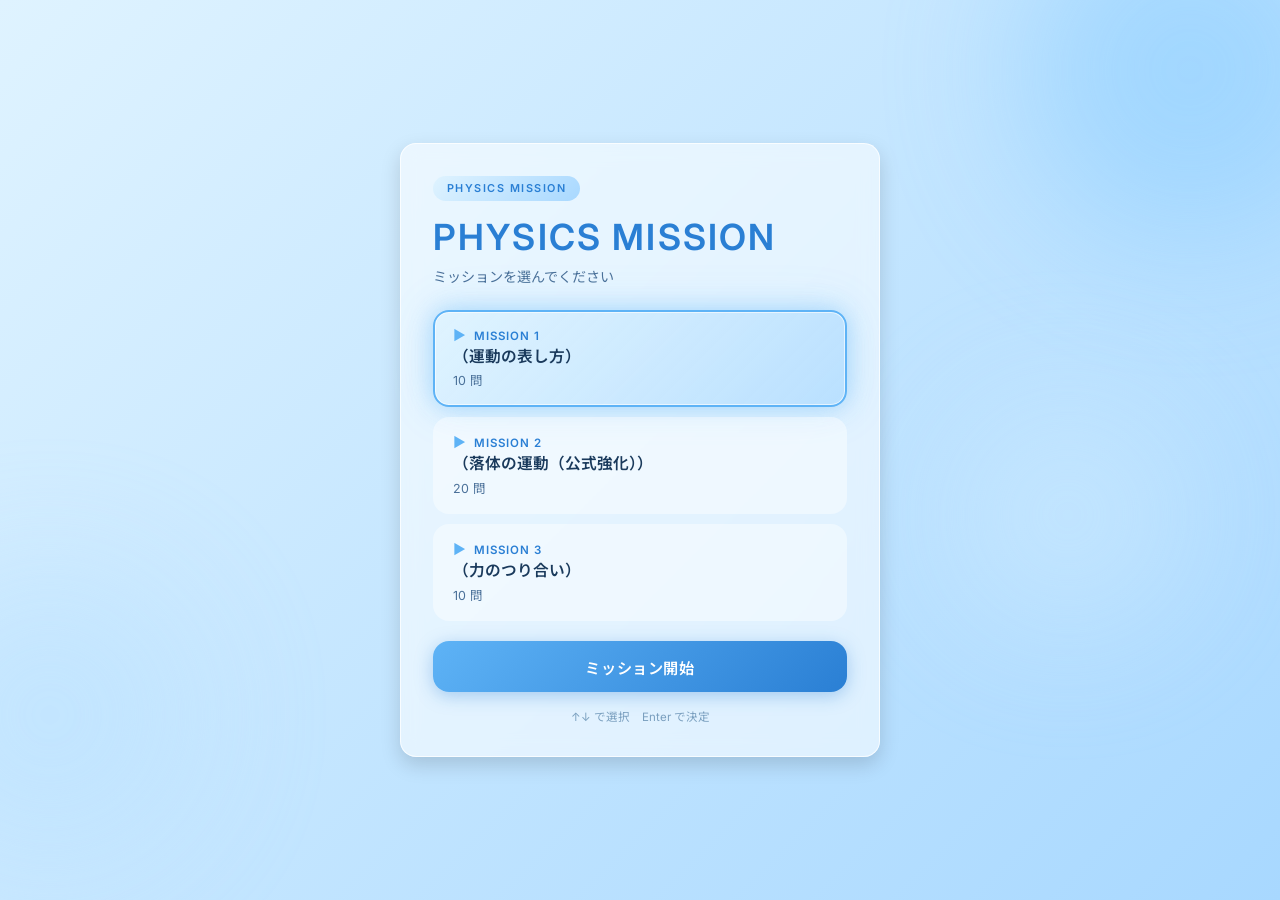
==== index.html @ cff5c255 "Add files via upload" ====
<!DOCTYPE html>
<html lang="ja">
<head>
  <meta charset="UTF-8">
  <meta name="viewport" content="width=device-width, initial-scale=1.0, viewport-fit=cover, maximum-scale=1.0">
  <meta name="mobile-web-app-capable" content="yes">
  <meta name="apple-mobile-web-app-capable" content="yes">
  <meta name="apple-mobile-web-app-status-bar-style" content="default">
  <title>PHYSICS MISSION — 物理基礎クイズ</title>
  <link rel="preconnect" href="https://fonts.googleapis.com">
  <link rel="preconnect" href="https://fonts.gstatic.com" crossorigin>
  <link href="https://fonts.googleapis.com/css2?family=Inter:wght@300;400;500;600;700&family=Noto+Sans+JP:wght@300;400;500;600;700&display=swap" rel="stylesheet">
  <link rel="stylesheet" href="style.css">
</head>
<body tabindex="0">
  <div class="app-bg" aria-hidden="true">
    <div class="orb orb-1"></div>
    <div class="orb orb-2"></div>
    <div class="orb orb-3"></div>
  </div>
  <main class="app-container" id="app"></main>
  <script src="main.js"></script>
</body>
</html>
---- style.css ----
*,
*::before,
*::after {
  box-sizing: border-box;
  margin: 0;
  padding: 0;
}

:root {
  --blue-light: #dff3ff;
  --blue-mid: #a8d8ff;
  --blue-deep: #5eb3f6;
  --blue-dark: #2a7fd4;
  --white-glass: rgba(255, 255, 255, 0.55);
  --text-primary: #1a3a5c;
  --text-secondary: #4a7099;
  --text-dim: #7a9fbf;
  --accent-green: #2ecc71;
  --accent-red: #e74c6f;
  --radius: 16px;
  --shadow: 0 8px 20px rgba(0, 0, 0, 0.15);
  --font: 'Inter', 'Noto Sans JP', 'Hiragino Sans', sans-serif;
}

html,
body {
  width: 100%;
  min-height: 100%;
  height: 100%;
}

body {
  font-family: var(--font);
  font-weight: 400;
  color: var(--text-primary);
  -webkit-text-size-adjust: 100%;
  touch-action: manipulation;
  background: linear-gradient(135deg, #dff3ff, #a8d8ff);
  overflow-x: hidden;
}

.app-bg {
  position: fixed;
  inset: 0;
  overflow: hidden;
  pointer-events: none;
  z-index: 0;
}

.orb {
  position: absolute;
  border-radius: 50%;
  filter: blur(70px);
  opacity: 0.45;
}

.orb-1 {
  width: 340px;
  height: 340px;
  background: #7ec8ff;
  top: -100px;
  right: -80px;
  animation: float 9s ease-in-out infinite;
}

.orb-2 {
  width: 280px;
  height: 280px;
  background: #b8e0ff;
  bottom: 5%;
  left: -90px;
  animation: float 11s ease-in-out infinite reverse;
}

.orb-3 {
  width: 220px;
  height: 220px;
  background: #d4eeff;
  top: 45%;
  right: 8%;
  animation: float 13s ease-in-out infinite 2s;
}

@keyframes float {
  0%,
  100% {
    transform: translate(0, 0);
  }
  50% {
    transform: translate(18px, -18px);
  }
}

.app-container {
  position: relative;
  z-index: 1;
  width: 100%;
  min-height: 100dvh;
  display: flex;
  align-items: center;
  justify-content: center;
  padding: max(1rem, env(safe-area-inset-top)) 1rem max(1rem, env(safe-area-inset-bottom));
}

.screen {
  width: 100%;
  max-width: 480px;
}

.fade-in {
  animation: fadeIn 0.45s ease;
}

@keyframes fadeIn {
  from {
    opacity: 0;
    transform: translateY(12px);
  }
  to {
    opacity: 1;
    transform: translateY(0);
  }
}

.glass-card {
  background: var(--white-glass);
  backdrop-filter: blur(10px);
  -webkit-backdrop-filter: blur(10px);
  border: 1px solid rgba(255, 255, 255, 0.75);
  border-radius: var(--radius);
  box-shadow: var(--shadow);
  padding: clamp(1.5rem, 5vw, 2rem);
}

.badge {
  display: inline-block;
  font-size: 0.68rem;
  font-weight: 600;
  letter-spacing: 0.14em;
  color: var(--blue-dark);
  background: linear-gradient(135deg, var(--blue-light), var(--blue-mid));
  padding: 0.35rem 0.85rem;
  border-radius: 999px;
  margin-bottom: 0.85rem;
}

.app-title {
  font-size: clamp(1.75rem, 7vw, 2.25rem);
  font-weight: 600;
  line-height: 1.25;
  letter-spacing: 0.06em;
  color: var(--blue-dark);
  margin-bottom: 0.4rem;
}

.app-subtitle {
  font-size: 0.88rem;
  font-weight: 400;
  color: var(--text-secondary);
  margin-bottom: 1.5rem;
}

.mission-list .mission-item {
  flex-direction: column;
  align-items: flex-start;
  gap: 0.2rem;
}

.mission-number {
  font-size: 0.72rem;
  font-weight: 600;
  letter-spacing: 0.08em;
  color: var(--blue-dark);
}

.mission-name {
  font-size: 0.98rem;
  font-weight: 600;
  color: var(--text-primary);
  line-height: 1.4;
}

.mission-meta {
  font-size: 0.78rem;
  color: var(--text-secondary);
}

.mission-arrow {
  font-size: 0.85rem;
  color: var(--blue-deep);
  margin-right: 0.25rem;
}

.btn-back-link {
  display: inline-block;
  margin-bottom: 0.85rem;
  padding: 0;
  font-family: inherit;
  font-size: 0.8rem;
  font-weight: 500;
  color: var(--text-secondary);
  background: none;
  border: none;
  cursor: pointer;
  transition: color 0.2s;
  -webkit-tap-highlight-color: transparent;
}

.btn-back-link:hover {
  color: var(--blue-dark);
}

.menu-list {
  list-style: none;
  display: flex;
  flex-direction: column;
  gap: 0.65rem;
  margin-bottom: 1.25rem;
}

.menu-item {
  display: flex;
  align-items: center;
  justify-content: space-between;
  gap: 0.75rem;
  padding: 0.95rem 1.1rem;
  border-radius: var(--radius);
  background: rgba(255, 255, 255, 0.42);
  border: 2px solid transparent;
  cursor: pointer;
  transition:
    background 0.25s,
    border-color 0.25s,
    box-shadow 0.25s,
    transform 0.15s;
  -webkit-tap-highlight-color: transparent;
  user-select: none;
}

.menu-item:hover:not(.disabled) {
  background: rgba(255, 255, 255, 0.65);
  box-shadow: 0 0 20px rgba(94, 179, 246, 0.25);
}

.menu-item.selected {
  background: linear-gradient(135deg, rgba(223, 243, 255, 0.95), rgba(168, 216, 255, 0.7));
  border-color: var(--blue-deep);
  box-shadow:
    0 0 24px rgba(94, 179, 246, 0.45),
    0 0 48px rgba(94, 179, 246, 0.15),
    inset 0 0 0 1px rgba(255, 255, 255, 0.6);
}

.menu-item.disabled {
  opacity: 0.45;
  cursor: not-allowed;
  pointer-events: none;
}

.menu-item:active:not(.disabled) {
  transform: scale(0.98);
}

.menu-label {
  font-weight: 600;
  font-size: 0.95rem;
  color: var(--text-primary);
}

.menu-desc {
  font-size: 0.78rem;
  color: var(--text-secondary);
}

.quiz-header {
  display: flex;
  align-items: center;
  justify-content: space-between;
  margin-bottom: 0.75rem;
}

.type-badge {
  font-size: 0.68rem;
  font-weight: 600;
  letter-spacing: 0.1em;
  color: var(--blue-dark);
  background: linear-gradient(135deg, var(--blue-light), var(--blue-mid));
  padding: 0.3rem 0.75rem;
  border-radius: 999px;
}

.progress-text {
  font-size: 0.85rem;
  font-weight: 500;
  color: var(--text-secondary);
}

.progress-bar {
  height: 5px;
  background: rgba(255, 255, 255, 0.55);
  border-radius: 999px;
  overflow: hidden;
  margin-bottom: 1rem;
}

.progress-fill {
  height: 100%;
  background: linear-gradient(90deg, var(--blue-mid), var(--blue-deep));
  border-radius: 999px;
  transition: width 0.4s ease;
  box-shadow: 0 0 10px rgba(94, 179, 246, 0.5);
}

.mission-label {
  font-size: 0.75rem;
  color: var(--text-dim);
  margin-bottom: 0.5rem;
}

.question-text {
  font-size: clamp(1rem, 4vw, 1.12rem);
  font-weight: 500;
  line-height: 1.75;
  color: var(--text-primary);
  margin-bottom: 1.25rem;
  min-height: 2.8em;
}

.choices-list {
  list-style: none;
  display: flex;
  flex-direction: column;
  gap: 0.6rem;
}

.choice-item {
  display: flex;
  align-items: center;
  gap: 0.75rem;
  padding: 0.95rem 1rem;
  border-radius: var(--radius);
  background: rgba(255, 255, 255, 0.42);
  border: 2px solid transparent;
  cursor: pointer;
  transition:
    background 0.25s,
    border-color 0.25s,
    box-shadow 0.25s,
    transform 0.15s;
  -webkit-tap-highlight-color: transparent;
  user-select: none;
  font-size: 0.92rem;
  line-height: 1.5;
}

.choice-item:hover {
  background: rgba(255, 255, 255, 0.68);
  box-shadow: 0 0 18px rgba(94, 179, 246, 0.2);
}

.choice-item.selected {
  background: linear-gradient(135deg, rgba(223, 243, 255, 0.95), rgba(168, 216, 255, 0.75));
  border-color: var(--blue-deep);
  box-shadow:
    0 0 22px rgba(94, 179, 246, 0.4),
    0 0 40px rgba(94, 179, 246, 0.12),
    inset 0 0 0 1px rgba(255, 255, 255, 0.55);
}

.choice-item:active {
  transform: scale(0.98);
}

.choice-label {
  font-weight: 600;
  color: var(--blue-dark);
  flex-shrink: 0;
  width: 1.5em;
}

.choice-text {
  flex: 1;
}

.card-result {
  text-align: center;
}

.result-icon {
  width: 72px;
  height: 72px;
  margin: 0 auto 1rem;
  border-radius: 50%;
  display: flex;
  align-items: center;
  justify-content: center;
  font-size: 2rem;
  font-weight: 600;
}

.result-icon.correct {
  background: linear-gradient(135deg, #d4f5e0, #a8e6c0);
  color: var(--accent-green);
  box-shadow: 0 0 28px rgba(46, 204, 113, 0.35);
}

.result-icon.incorrect {
  background: linear-gradient(135deg, #ffe0e8, #ffb8cc);
  color: var(--accent-red);
  box-shadow: 0 0 28px rgba(231, 76, 111, 0.35);
}

.result-label {
  font-size: clamp(1.4rem, 5vw, 1.85rem);
  font-weight: 600;
  margin-bottom: 0.75rem;
}

.result-label.correct {
  color: var(--accent-green);
}

.result-label.incorrect {
  color: var(--accent-red);
}

.result-detail {
  font-size: 0.92rem;
  color: var(--text-secondary);
  line-height: 1.75;
  margin-bottom: 1rem;
}

.correct-text {
  color: var(--accent-green);
  font-weight: 500;
}

.incorrect-text {
  color: var(--accent-red);
  font-weight: 500;
}

.explanation-box {
  text-align: left;
  background: rgba(255, 255, 255, 0.45);
  border-radius: var(--radius);
  padding: 0.9rem 1rem;
  margin-bottom: 1.25rem;
  border: 1px solid rgba(255, 255, 255, 0.6);
}

.explanation-label {
  font-size: 0.72rem;
  font-weight: 600;
  letter-spacing: 0.08em;
  color: var(--text-dim);
  margin-bottom: 0.35rem;
}

.explanation-text {
  font-size: 0.88rem;
  line-height: 1.7;
  color: var(--text-primary);
}

.card-score {
  text-align: center;
}

.score-title {
  font-size: 1.3rem;
  font-weight: 600;
  color: var(--blue-dark);
  margin-bottom: 1.25rem;
}

.score-circle {
  display: flex;
  align-items: baseline;
  justify-content: center;
  gap: 0.2rem;
  margin-bottom: 0.65rem;
}

.score-value {
  font-size: clamp(3rem, 12vw, 3.75rem);
  font-weight: 700;
  color: var(--blue-dark);
  line-height: 1;
}

.score-total {
  font-size: 1.4rem;
  font-weight: 500;
  color: var(--text-dim);
}

.score-rank {
  font-size: 1.05rem;
  font-weight: 500;
  color: var(--blue-dark);
  margin-bottom: 0.5rem;
}

.score-note {
  font-size: 0.85rem;
  color: var(--text-secondary);
  margin-bottom: 1.25rem;
}

.score-actions {
  display: flex;
  flex-direction: column;
  gap: 0.6rem;
}

.btn-primary,
.btn-secondary,
.btn-ghost {
  display: block;
  width: 100%;
  padding: 0.92rem 1.2rem;
  font-family: inherit;
  font-size: 0.95rem;
  font-weight: 600;
  letter-spacing: 0.04em;
  border: none;
  border-radius: var(--radius);
  cursor: pointer;
  transition:
    transform 0.15s,
    box-shadow 0.2s,
    background 0.2s;
  -webkit-tap-highlight-color: transparent;
}

.btn-primary {
  color: #fff;
  background: linear-gradient(135deg, var(--blue-deep), var(--blue-dark));
  box-shadow: 0 4px 18px rgba(42, 127, 212, 0.35);
}

.btn-primary:hover {
  box-shadow:
    0 6px 24px rgba(42, 127, 212, 0.5),
    0 0 20px rgba(94, 179, 246, 0.25);
}

.btn-secondary {
  color: var(--blue-dark);
  background: rgba(255, 255, 255, 0.6);
  border: 2px solid rgba(94, 179, 246, 0.4);
}

.btn-secondary:hover {
  background: rgba(255, 255, 255, 0.85);
  box-shadow: 0 4px 14px rgba(94, 179, 246, 0.2);
}

.btn-ghost {
  color: var(--text-secondary);
  background: transparent;
  font-weight: 500;
}

.btn-ghost:hover {
  color: var(--blue-dark);
  background: rgba(255, 255, 255, 0.35);
}

.btn-primary:active,
.btn-secondary:active {
  transform: scale(0.97);
}

.hint {
  text-align: center;
  font-size: 0.72rem;
  font-weight: 400;
  color: var(--text-dim);
  margin-top: 1rem;
}

@media (max-width: 480px) {
  .glass-card {
    padding: 1.25rem;
  }

  .menu-item,
  .choice-item {
    min-height: 52px;
  }
}
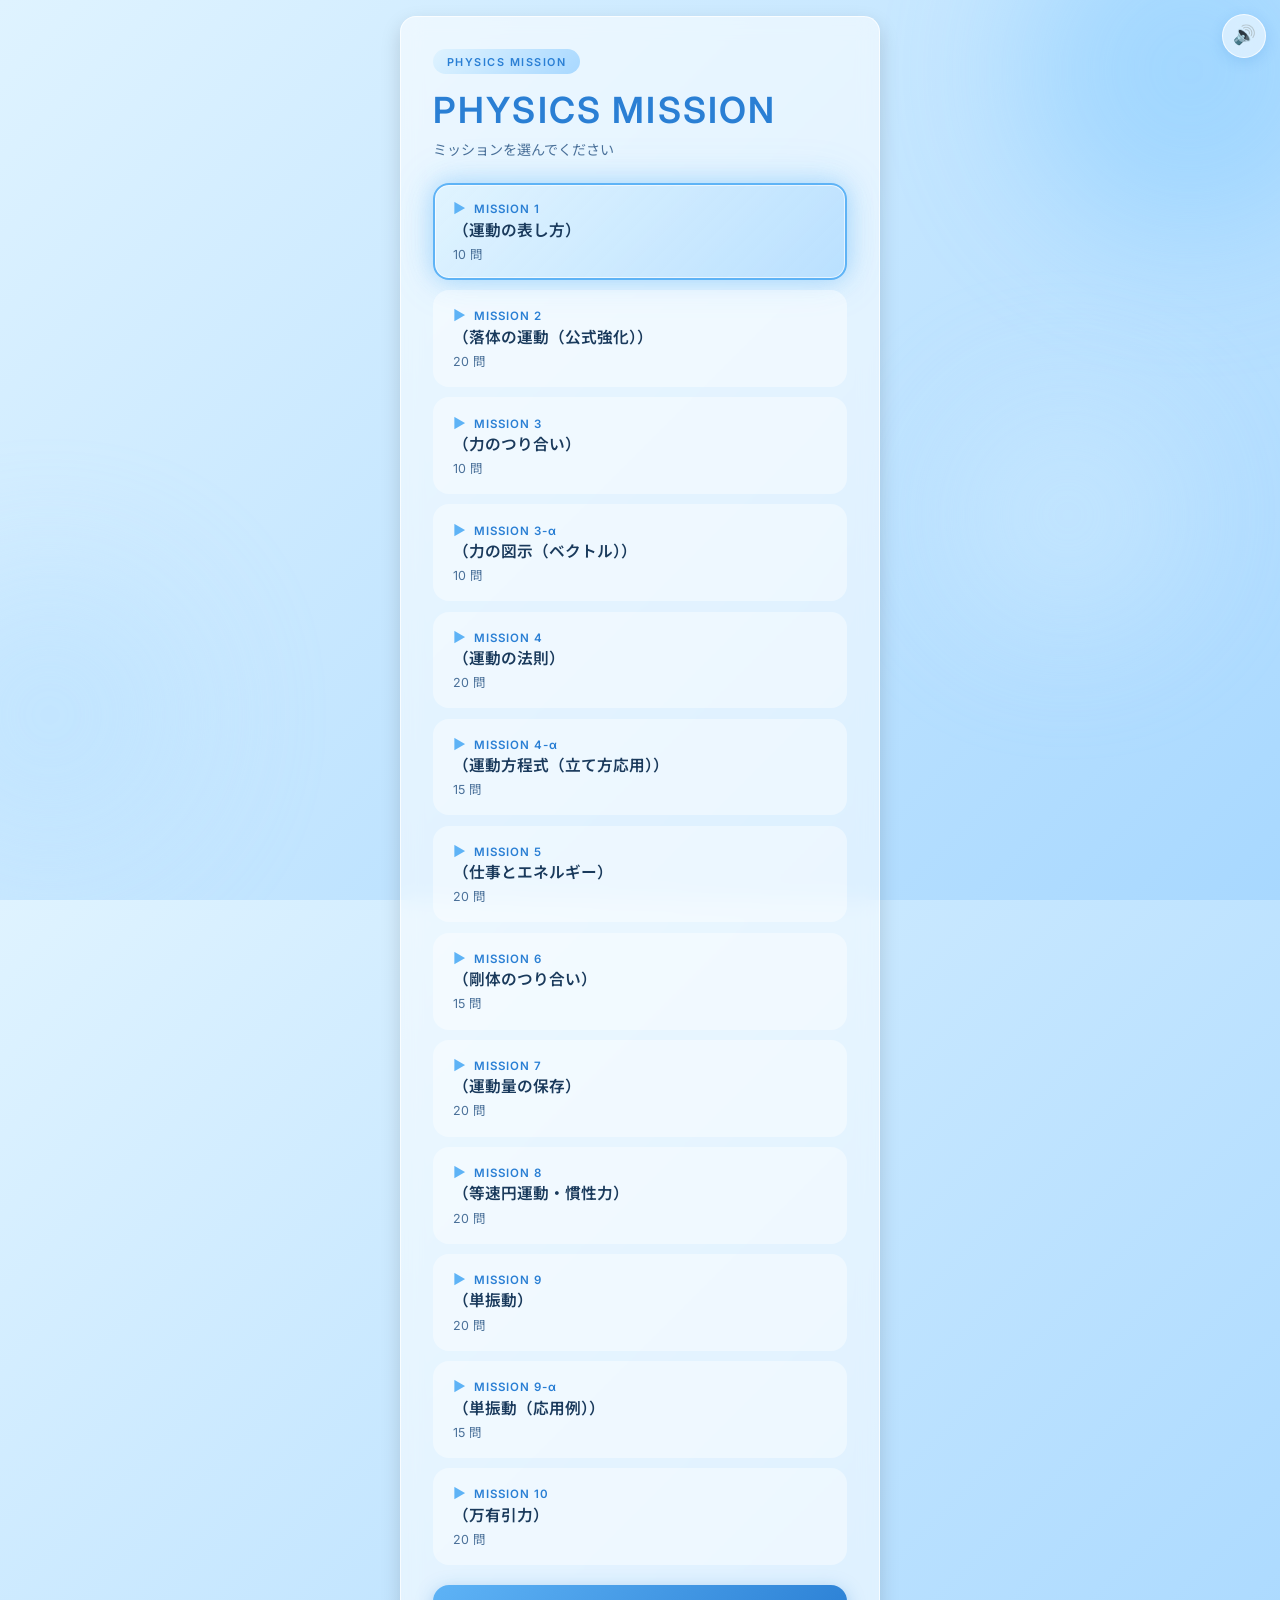
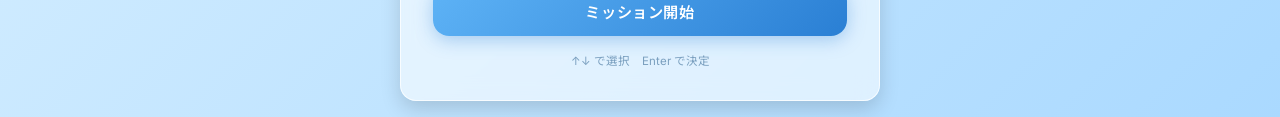
==== commit 25f812b4: "Add files via upload" ====
--- a/index.html
+++ b/index.html
@@ -19,6 +19,7 @@
     <div class="orb orb-3"></div>
   </div>
   <main class="app-container" id="app"></main>
+  <button type="button" class="sound-toggle" id="btnSoundToggle" aria-label="効果音のオン/オフ" title="効果音">🔊</button>
   <script src="main.js"></script>
 </body>
 </html>
--- a/style.css
+++ b/style.css
@@ -582,6 +582,42 @@
   margin-top: 1rem;
 }
 
+.sound-toggle {
+  position: fixed;
+  top: max(0.85rem, env(safe-area-inset-top));
+  right: max(0.85rem, env(safe-area-inset-right));
+  z-index: 10;
+  width: 44px;
+  height: 44px;
+  border: 1px solid rgba(255, 255, 255, 0.75);
+  border-radius: 50%;
+  background: rgba(255, 255, 255, 0.55);
+  backdrop-filter: blur(10px);
+  -webkit-backdrop-filter: blur(10px);
+  box-shadow: 0 4px 14px rgba(42, 127, 212, 0.18);
+  font-size: 1.15rem;
+  line-height: 1;
+  cursor: pointer;
+  transition:
+    transform 0.15s,
+    box-shadow 0.2s,
+    background 0.2s;
+  -webkit-tap-highlight-color: transparent;
+}
+
+.sound-toggle:hover {
+  background: rgba(255, 255, 255, 0.8);
+  box-shadow: 0 6px 18px rgba(42, 127, 212, 0.28);
+}
+
+.sound-toggle:active {
+  transform: scale(0.94);
+}
+
+.sound-toggle.muted {
+  opacity: 0.72;
+}
+
 @media (max-width: 480px) {
   .glass-card {
     padding: 1.25rem;
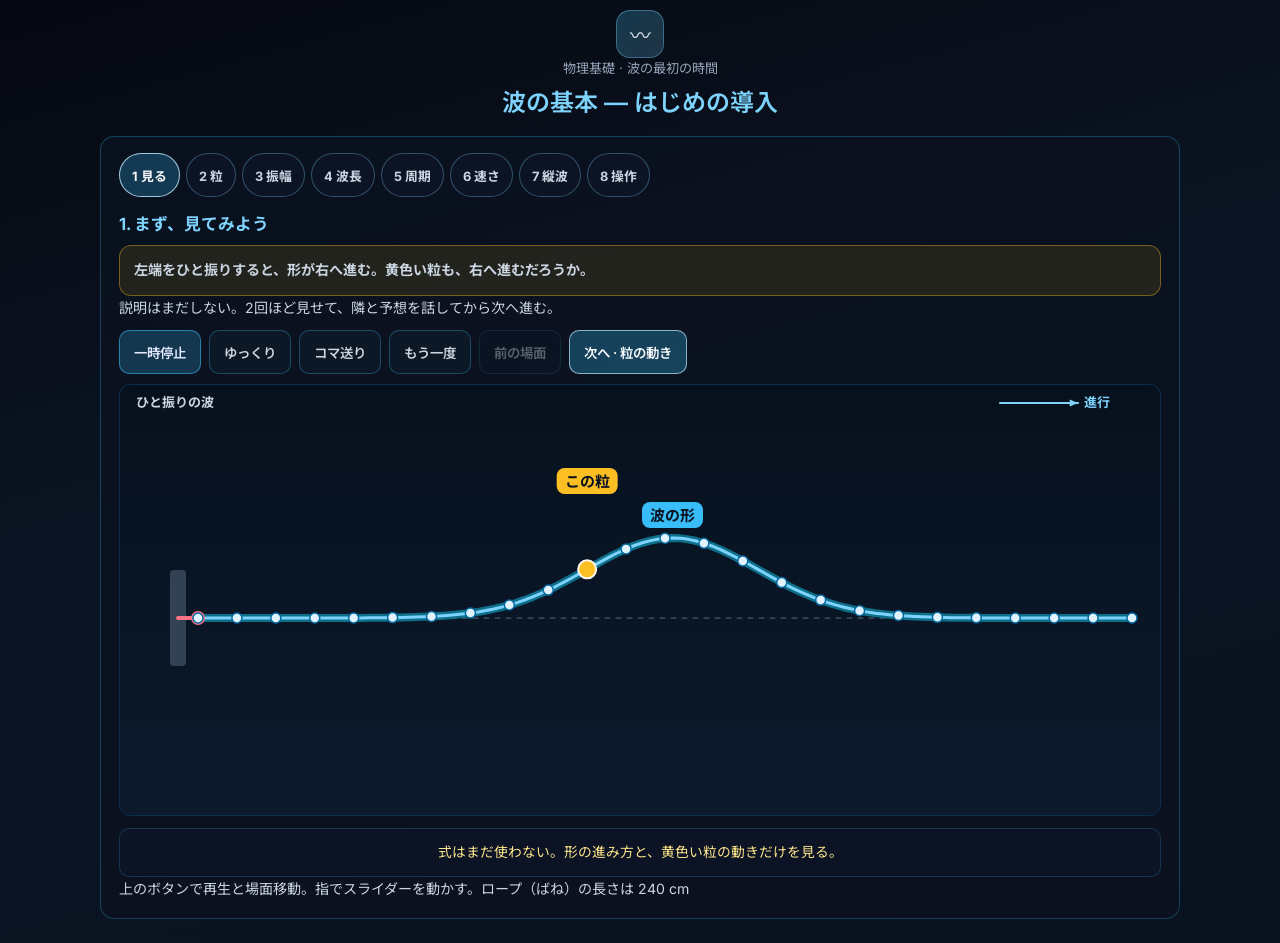
==== commit 67e9c6dc: "Add files via upload" ====
--- a/index.html
+++ b/index.html
@@ -2,24 +2,1389 @@
 <html lang="ja">
 <head>
   <meta charset="UTF-8">
-  <meta name="viewport" content="width=device-width, initial-scale=1.0, viewport-fit=cover, maximum-scale=1.0">
+  <meta name="viewport" content="width=device-width, initial-scale=1, viewport-fit=cover">
   <meta name="mobile-web-app-capable" content="yes">
   <meta name="apple-mobile-web-app-capable" content="yes">
-  <meta name="apple-mobile-web-app-status-bar-style" content="default">
-  <title>PHYSICS MISSION — 物理基礎クイズ</title>
+  <title>物理基礎 波の基本 — はじめの導入</title>
   <link rel="preconnect" href="https://fonts.googleapis.com">
   <link rel="preconnect" href="https://fonts.gstatic.com" crossorigin>
-  <link href="https://fonts.googleapis.com/css2?family=Inter:wght@300;400;500;600;700&family=Noto+Sans+JP:wght@300;400;500;600;700&display=swap" rel="stylesheet">
-  <link rel="stylesheet" href="style.css">
+  <link href="https://fonts.googleapis.com/css2?family=Inter:wght@400;500;600;700&family=Noto+Sans+JP:wght@400;500;600;700&display=swap" rel="stylesheet">
+  <style>
+/**
+ * physLabo — 2D シミュレーション共通シェル
+ * 各 sim は :root で --accent 等を上書き。body の background は sim 側で任意指定。
+ */
+*, *::before, *::after { box-sizing: border-box; }
+
+:root {
+  --accent: #38bdf8;
+  --accent-light: #7dd3fc;
+  --panel: rgba(12, 18, 32, 0.82);
+  --border: rgba(56, 189, 248, 0.22);
+  --text: #e2e8f0;
+  --muted: #94a3b8;
+  --back-text: #e0f2fe;
+}
+
+body {
+  margin: 0;
+  font-family: "Inter", "Noto Sans JP", "Yu Gothic UI", Meiryo, sans-serif;
+  background: linear-gradient(165deg, #050810 0%, #0c1524 45%, #0a1220 100%);
+  color: var(--text);
+  min-height: 100dvh;
+  padding: max(10px, env(safe-area-inset-top)) 0 max(24px, env(safe-area-inset-bottom));
+}
+
+.page-shell {
+  width: min(980px, 96vw);
+  margin: 0 auto;
+  display: flex;
+  flex-direction: column;
+  gap: 14px;
+}
+
+.page-header { text-align: center; }
+
+.hero-icon {
+  display: inline-flex;
+  align-items: center;
+  justify-content: center;
+  width: 48px;
+  height: 48px;
+  border-radius: 14px;
+  background: linear-gradient(135deg, color-mix(in srgb, var(--accent) 25%, transparent), color-mix(in srgb, var(--accent-light) 20%, transparent));
+  border: 1px solid color-mix(in srgb, var(--accent-light) 35%, transparent);
+  font-size: 1.3rem;
+}
+
+h2 {
+  margin: 6px 0 4px;
+  font-weight: 600;
+  color: var(--accent-light);
+}
+
+.chapter-label {
+  margin: 0;
+  font-size: 0.82rem;
+  color: var(--muted);
+}
+
+#back {
+  display: inline-block;
+  margin-top: 8px;
+  padding: 9px 16px;
+  color: var(--back-text);
+  background: color-mix(in srgb, var(--accent) 14%, transparent);
+  border: 1px solid color-mix(in srgb, var(--accent-light) 38%, transparent);
+  border-radius: 10px;
+  text-decoration: none;
+  font-weight: 600;
+  font-size: 0.88rem;
+}
+
+section.panel,
+.panel {
+  border-radius: 14px;
+  padding: 16px 18px;
+  background: var(--panel);
+  border: 1px solid var(--border);
+}
+
+section.panel h3,
+.panel h3 {
+  margin: 0 0 10px;
+  font-size: 1.05rem;
+  color: var(--accent-light);
+}
+
+section.panel p,
+.panel p {
+  font-size: 0.88rem;
+  line-height: 1.75;
+  color: #cbd5e1;
+  margin: 0;
+}
+
+.formula-box {
+  margin-top: 10px;
+  padding: 10px 14px;
+  border-radius: 10px;
+  background: color-mix(in srgb, var(--accent) 8%, transparent);
+  border: 1px solid color-mix(in srgb, var(--accent) 22%, transparent);
+  font-size: 0.88rem;
+  color: color-mix(in srgb, var(--accent-light) 85%, white);
+  text-align: center;
+  line-height: 1.65;
+}
+
+.formula-live {
+  margin-top: 12px;
+  padding: 12px 14px;
+  border-radius: 10px;
+  background: rgba(15, 23, 42, 0.55);
+  border: 1px solid color-mix(in srgb, var(--accent) 20%, transparent);
+  font-size: 0.86rem;
+  color: #fde68a;
+  line-height: 1.65;
+  text-align: center;
+}
+
+.canvas-wrap {
+  border-radius: 12px;
+  overflow: hidden;
+  margin-top: 10px;
+  background: #020617;
+  border: 1px solid color-mix(in srgb, var(--accent) 22%, transparent);
+}
+
+.canvas-wrap canvas {
+  display: block;
+  width: 100%;
+  height: min(640px, 68dvh);
+  min-height: 440px;
+  touch-action: none;
+}
+
+.param-grid {
+  display: grid;
+  gap: 12px;
+  margin-top: 12px;
+}
+
+@media (min-width: 640px) {
+  .param-grid { grid-template-columns: repeat(3, 1fr); }
+}
+
+label {
+  display: block;
+  font-size: 0.84rem;
+  color: #cbd5e1;
+  margin-bottom: 4px;
+}
+
+input[type="range"] {
+  width: 100%;
+  accent-color: var(--accent);
+}
+
+.slider-val {
+  font-size: 0.82rem;
+  font-weight: 700;
+  color: color-mix(in srgb, var(--accent-light) 90%, white);
+  font-variant-numeric: tabular-nums;
+}
+
+.toggle-row {
+  display: flex;
+  flex-wrap: wrap;
+  gap: 8px;
+  margin-top: 10px;
+}
+
+.toggle-btn {
+  padding: 10px 14px;
+  border-radius: 10px;
+  border: 1px solid color-mix(in srgb, var(--accent) 30%, transparent);
+  background: rgba(15, 30, 45, 0.6);
+  color: #cbd5e1;
+  font: inherit;
+  font-size: 0.84rem;
+  font-weight: 600;
+  cursor: pointer;
+}
+
+.toggle-btn.is-active {
+  background: color-mix(in srgb, var(--accent) 22%, transparent);
+  border-color: color-mix(in srgb, var(--accent) 55%, transparent);
+  color: #e0e7ff;
+}
+
+.toggle-btn.is-charge.is-active {
+  background: rgba(34, 197, 94, 0.2);
+  border-color: rgba(34, 197, 94, 0.55);
+  color: #bbf7d0;
+}
+
+.toggle-btn.is-discharge.is-active {
+  background: rgba(248, 113, 113, 0.18);
+  border-color: rgba(248, 113, 113, 0.5);
+  color: #fecaca;
+}
+
+.cap-row.is-hidden { display: none; }
+
+.readout-grid {
+  display: grid;
+  grid-template-columns: repeat(2, 1fr);
+  gap: 8px;
+  margin-top: 12px;
+}
+
+@media (min-width: 640px) {
+  .readout-grid { grid-template-columns: repeat(4, 1fr); }
+}
+
+.readout {
+  padding: 10px;
+  border-radius: 10px;
+  background: color-mix(in srgb, var(--accent) 6%, transparent);
+  border: 1px solid color-mix(in srgb, var(--accent) 16%, transparent);
+}
+
+.readout dt {
+  margin: 0;
+  font-size: 0.72rem;
+  color: var(--muted);
+}
+
+.readout dd {
+  margin: 4px 0 0;
+  font-size: 0.82rem;
+  font-weight: 700;
+  color: #eef2ff;
+}
+
+.legend-row {
+  display: flex;
+  flex-wrap: wrap;
+  gap: 10px 14px;
+  margin-top: 8px;
+  font-size: 0.76rem;
+  color: var(--muted);
+}
+
+.hint {
+  margin-top: 8px;
+  font-size: 0.78rem;
+  color: var(--muted);
+  line-height: 1.55;
+}
+
+/* 数式表示エイリアス（旧クラス名との互換） */
+.formula-top,
+.eqn-panel {
+  margin-top: 10px;
+  padding: 10px 14px;
+  border-radius: 10px;
+  background: color-mix(in srgb, var(--accent) 8%, transparent);
+  border: 1px solid color-mix(in srgb, var(--accent) 22%, transparent);
+  text-align: center;
+}
+
+.formula-main,
+.eqn-main {
+  font-size: 0.88rem;
+  font-weight: 700;
+  color: #fde68a;
+  line-height: 1.65;
+  text-align: center;
+}
+
+.formula-sub,
+.eqn-sub {
+  font-size: 0.78rem;
+  color: var(--muted);
+  margin-top: 6px;
+  text-align: center;
+}
+
+/* prefers-reduced-motion（装飾アニメのみ抑制） */
+.physlabo-reduced-motion .hero-icon,
+.physlabo-reduced-motion .node-fx {
+  animation: none !important;
+}
+
+
+    :root {
+      --accent: #38bdf8;
+      --accent-light: #7dd3fc;
+      --panel: rgba(12, 18, 32, 0.9);
+      --border: rgba(56, 189, 248, 0.28);
+      --back-text: #e0f2fe;
+    }
+    body {
+      background: linear-gradient(165deg, #050810 0%, #0c1524 45%, #0a1220 100%);
+    }
+    .page-shell { width: min(1080px, 96vw); }
+    [hidden] { display: none !important; }
+    .canvas-wrap canvas {
+      height: min(430px, 50dvh);
+      min-height: 320px;
+    }
+    .toggle-btn, .step-btn { min-height: 44px; touch-action: manipulation; }
+    input[type="range"] { min-height: 32px; touch-action: manipulation; }
+    .stepper { -webkit-overflow-scrolling: touch; }
+    .stepper {
+      display: flex;
+      gap: 6px;
+      overflow-x: auto;
+      padding-bottom: 2px;
+      margin-bottom: 12px;
+    }
+    .step-btn {
+      appearance: none;
+      flex: 0 0 auto;
+      border-radius: 999px;
+      border: 1px solid rgba(125, 211, 252, 0.32);
+      background: rgba(15, 23, 42, 0.55);
+      color: #cbd5e1;
+      font: inherit;
+      font-size: 0.8rem;
+      font-weight: 700;
+      padding: 8px 12px;
+      cursor: pointer;
+      white-space: nowrap;
+    }
+    .step-btn.is-active {
+      background: rgba(56, 189, 248, 0.24);
+      color: #f8fafc;
+      border-color: rgba(186, 230, 253, 0.85);
+    }
+    .ask {
+      margin-top: 8px;
+      padding: 12px 14px;
+      border-radius: 12px;
+      background: rgba(251, 191, 36, 0.1);
+      border: 1px solid rgba(251, 191, 36, 0.38);
+      color: #fde68a;
+      font-size: 1.05rem;
+      font-weight: 700;
+      line-height: 1.65;
+    }
+    .teacher { margin-top: 8px; }
+    .transport { margin-top: 10px; }
+    #btnNext.is-active,
+    #btnNext {
+      background: rgba(56, 189, 248, 0.28);
+      color: #f8fafc;
+      border-color: rgba(186, 230, 253, 0.7);
+    }
+    #btnNext:disabled { opacity: 0.45; }
+    .toggle-btn:disabled { opacity: 0.4; cursor: default; }
+    .readout dd { font-variant-numeric: tabular-nums; font-size: 0.95rem; }
+    .readout dd.hl { color: #fde68a; }
+    @media (min-width: 800px) {
+      #readoutGrid { grid-template-columns: repeat(5, 1fr); }
+    }
+  </style>
 </head>
-<body tabindex="0">
-  <div class="app-bg" aria-hidden="true">
-    <div class="orb orb-1"></div>
-    <div class="orb orb-2"></div>
-    <div class="orb orb-3"></div>
+<body>
+  <div class="page-shell">
+    <header class="page-header">
+      <div class="hero-icon" aria-hidden="true">〰</div>
+      <p class="chapter-label">物理基礎 · 波の最初の時間</p>
+      <h2>波の基本 — はじめの導入</h2>
+    </header>
+
+    <section class="panel">
+      <div class="stepper" id="stepper" role="tablist" aria-label="導入の場面"></div>
+      <h3 id="stepTitle">1. まず、見てみよう</h3>
+      <p class="ask" id="ask" aria-live="polite"></p>
+      <p class="teacher" id="teacher"></p>
+      <div class="toggle-row transport" id="transport">
+        <button type="button" class="toggle-btn is-active" id="btnPlay">一時停止</button>
+        <button type="button" class="toggle-btn" id="btnSlow">ゆっくり</button>
+        <button type="button" class="toggle-btn" id="btnFrame">コマ送り</button>
+        <button type="button" class="toggle-btn" id="btnReplay">もう一度</button>
+        <button type="button" class="toggle-btn" id="btnPrev">前の場面</button>
+        <button type="button" class="toggle-btn" id="btnNext">次へ</button>
+      </div>
+      <div class="canvas-wrap">
+        <canvas id="cv" aria-label="波の導入。ロープを伝わる形と、その場で振動する黄色い粒"></canvas>
+      </div>
+
+      <div class="param-grid" id="paramGrid">
+        <div id="ampBlock">
+          <label for="ampSlider">振幅 A <span class="slider-val" id="ampVal">4.0 cm</span></label>
+          <input id="ampSlider" type="range" min="1" max="6" step="0.5" value="4">
+        </div>
+        <div id="lamBlock">
+          <label for="lamSlider">波長 λ <span class="slider-val" id="lamVal">60 cm</span></label>
+          <input id="lamSlider" type="range" min="40" max="80" step="5" value="60">
+        </div>
+        <div id="freqBlock">
+          <label for="freqSlider">振動数 f <span class="slider-val" id="freqVal">0.50 Hz</span></label>
+          <input id="freqSlider" type="range" min="0.25" max="1.5" step="0.05" value="0.5">
+        </div>
+      </div>
+
+      <div class="toggle-row" id="typeRow">
+        <button type="button" class="toggle-btn is-active" id="btnTrans">横波（ロープ）</button>
+        <button type="button" class="toggle-btn" id="btnLong">縦波（ばね）</button>
+      </div>
+
+      <div class="readout-grid" id="readoutGrid">
+        <dl class="readout" id="cardA"><dt>振幅 A</dt><dd id="outA">4.0 cm</dd></dl>
+        <dl class="readout" id="cardL"><dt>波長 λ</dt><dd id="outL">60 cm</dd></dl>
+        <dl class="readout" id="cardT"><dt>周期 T</dt><dd id="outT">2.00 s</dd></dl>
+        <dl class="readout" id="cardF"><dt>振動数 f</dt><dd id="outF">0.50 Hz</dd></dl>
+        <dl class="readout" id="cardV"><dt>波の速さ v</dt><dd class="hl" id="outV">30 cm/s</dd></dl>
+      </div>
+      <div class="formula-live" id="formula"></div>
+      <p class="hint">上のボタンで再生と場面移動。指でスライダーを動かす。ロープ（ばね）の長さは 240 cm</p>
+    </section>
   </div>
-  <main class="app-container" id="app"></main>
-  <button type="button" class="sound-toggle" id="btnSoundToggle" aria-label="効果音のオン/オフ" title="効果音">🔊</button>
-  <script src="main.js"></script>
+
+  <script>
+  (function () {
+    "use strict";
+
+    var L = 240;
+    var AMP_FULL = 6;
+    var WATCH_X = 100;
+    var FONT = "'Noto Sans JP', Inter, sans-serif";
+
+    var STEPS = [
+      {
+        tab: "1 見る",
+        next: "粒の動き",
+        title: "1. まず、見てみよう",
+        ask: "左端をひと振りすると、形が右へ進む。黄色い粒も、右へ進むだろうか。",
+        note: "説明はまだしない。2回ほど見せて、隣と予想を話してから次へ進む。"
+      },
+      {
+        tab: "2 粒",
+        next: "山と振幅",
+        title: "2. 進むのは形。粒は振動する",
+        ask: "進むのは波の形。黄色い粒は、同じ場所で上下に振動する。",
+        note: "波を伝えるものを媒質という。ロープのひとつひとつの点が媒質で、振動が隣へ伝わる。"
+      },
+      {
+        tab: "3 振幅",
+        next: "波長",
+        title: "3. 山・谷・振幅",
+        ask: "振幅 A は、つり合いの位置から山（または谷）までの長さ。",
+        note: "振幅のスライダーで山の高さだけが変わる。山の間隔はこのあと、波長として見る。"
+      },
+      {
+        tab: "4 波長",
+        next: "周期",
+        title: "4. 波長",
+        ask: "波長 λ は、山から次の山までの距離。谷から次の谷までも同じ長さ。",
+        note: "波長を変えると山の間隔が変わる。振幅を変えても、波長はそのまま。"
+      },
+      {
+        tab: "5 周期",
+        next: "速さ",
+        title: "5. 周期と振動数",
+        ask: "周期 T は粒が 1 往復する時間。振動数 f は 1 秒間の往復回数で、f = 1/T。",
+        note: "下のグラフは黄色い粒だけを取り出したもの。横軸が時間、縦軸が変位。"
+      },
+      {
+        tab: "6 速さ",
+        next: "縦波",
+        title: "6. 波の速さ",
+        ask: "山は、周期 T のあいだに波長 λ だけ進む。速さは v = λ/T = f λ。",
+        note: "点線の印が T 秒前の山、実線の印が今の山。その間隔が λ。"
+      },
+      {
+        tab: "7 縦波",
+        next: "自由に操作",
+        title: "7. 縦波 — 密と疎",
+        ask: "縦波では、粒は進行方向に沿って前後に振動する。集まったところを密、まばらを疎という。",
+        note: "ばねの輪は左右に動く。下のグラフは、その前後のずれを上下に描き直したもの。密から次の密までが波長。"
+      },
+      {
+        tab: "8 操作",
+        next: "",
+        title: "8. 自分で確かめる",
+        ask: "振幅・波長・振動数を変えて、v = f λ が成り立つことを確認する。",
+        note: "横波と縦波を切り替える。粒の動く向きはちがう。速さの式は同じ。"
+      }
+    ];
+
+    var reduced = window.matchMedia("(prefers-reduced-motion: reduce)").matches;
+    var state = {
+      step: 0,
+      playing: !reduced,
+      slow: false,
+      t: 0,
+      A: 4,
+      lambda: 60,
+      f: 0.5,
+      waveType: "trans",
+      lastTs: 0
+    };
+    var trail = [];
+    var cssW = 0;
+    var cssH = 0;
+    var uiSig = "";
+
+    var canvas = document.getElementById("cv");
+    var ctx = canvas.getContext("2d");
+    var stepperEl = document.getElementById("stepper");
+    var stepBtns = [];
+
+    STEPS.forEach(function (s, i) {
+      var b = document.createElement("button");
+      b.type = "button";
+      b.className = "step-btn";
+      b.setAttribute("role", "tab");
+      b.textContent = s.tab;
+      b.addEventListener("click", function () { setStep(i); });
+      stepperEl.appendChild(b);
+      stepBtns.push(b);
+    });
+
+    function fmt(n, d) { return Number(n).toFixed(d); }
+    function clamp(v, a, b) { return Math.max(a, Math.min(b, v)); }
+
+    function isLong() {
+      if (state.step === 6) return true;
+      return state.step === 7 && state.waveType === "long";
+    }
+    function isPulse() { return state.step === 0; }
+    function showGraph() {
+      return isLong() || state.step >= 4;
+    }
+
+    function roundRect(x, y, w, h, r) {
+      ctx.beginPath();
+      ctx.moveTo(x + r, y);
+      ctx.arcTo(x + w, y, x + w, y + h, r);
+      ctx.arcTo(x + w, y + h, x, y + h, r);
+      ctx.arcTo(x, y + h, x, y, r);
+      ctx.arcTo(x, y, x + w, y, r);
+      ctx.closePath();
+    }
+
+    function tag(x, y, text, fg, bg) {
+      ctx.font = "700 15px " + FONT;
+      var w = ctx.measureText(text).width + 16;
+      var h = 26;
+      var left = clamp(x - w / 2, 6, Math.max(6, cssW - w - 6));
+      var top = clamp(y, 4, Math.max(4, cssH - h - 4));
+      roundRect(left, top, w, h, 8);
+      ctx.fillStyle = bg;
+      ctx.fill();
+      ctx.fillStyle = fg;
+      ctx.textAlign = "center";
+      ctx.textBaseline = "middle";
+      ctx.fillText(text, left + w / 2, top + h / 2 + 0.5);
+      ctx.textAlign = "left";
+      ctx.textBaseline = "alphabetic";
+    }
+
+    function dimH(x1, x2, y, text, color) {
+      if (Math.abs(x2 - x1) < 28) return;
+      var a = Math.min(x1, x2);
+      var b = Math.max(x1, x2);
+      ctx.strokeStyle = color;
+      ctx.fillStyle = color;
+      ctx.lineWidth = 1.75;
+      ctx.beginPath();
+      ctx.moveTo(a, y);
+      ctx.lineTo(b, y);
+      ctx.moveTo(a, y - 6);
+      ctx.lineTo(a, y + 6);
+      ctx.moveTo(b, y - 6);
+      ctx.lineTo(b, y + 6);
+      ctx.stroke();
+      ctx.beginPath();
+      ctx.moveTo(a, y);
+      ctx.lineTo(a + 9, y - 4);
+      ctx.lineTo(a + 9, y + 4);
+      ctx.closePath();
+      ctx.fill();
+      ctx.beginPath();
+      ctx.moveTo(b, y);
+      ctx.lineTo(b - 9, y - 4);
+      ctx.lineTo(b - 9, y + 4);
+      ctx.closePath();
+      ctx.fill();
+      tag((a + b) / 2, y - 30, text, "#0b1220", color);
+    }
+
+    function sineDisp(x, t) {
+      return state.A * Math.sin(2 * Math.PI * (state.f * t - x / state.lambda));
+    }
+
+    function pulseInfo(t) {
+      var cycle = 6.4;
+      var tc = t % cycle;
+      var speed = 52;
+      var xc = -28 + speed * tc;
+      return { tc: tc, xc: xc, active: tc < 5.3, cycle: cycle };
+    }
+
+    function disp(x, t) {
+      if (!isPulse()) return sineDisp(x, t);
+      var p = pulseInfo(t);
+      if (!p.active) return 0;
+      var z = (x - p.xc) / 22;
+      return state.A * Math.exp(-0.5 * z * z);
+    }
+
+    function xsFor(offset, t) {
+      var xs = [];
+      var n0 = Math.floor(state.f * t - offset - L / state.lambda) - 2;
+      var n1 = Math.ceil(state.f * t - offset) + 2;
+      for (var n = n0; n <= n1; n++) {
+        var x = state.lambda * (state.f * t - offset - n);
+        if (x >= -2 && x <= L + 2) xs.push(x);
+      }
+      xs.sort(function (a, b) { return a - b; });
+      return xs;
+    }
+
+    function nearest(xs, target) {
+      var best = xs.length ? xs[0] : target;
+      var bestD = 1e9;
+      for (var i = 0; i < xs.length; i++) {
+        var d = Math.abs(xs[i] - target);
+        if (d < bestD) { bestD = d; best = xs[i]; }
+      }
+      return best;
+    }
+
+    function layout() {
+      var graph = showGraph();
+      var graphH = graph ? Math.round(cssH * 0.36) : 0;
+      return {
+        padL: 78,
+        padR: 28,
+        waveTop: 34,
+        waveBot: cssH - graphH - 8,
+        graphTop: cssH - graphH,
+        graphH: graphH
+      };
+    }
+
+    function xToPx(x, lay) {
+      return lay.padL + (x / L) * (cssW - lay.padL - lay.padR);
+    }
+
+    function waveGeom(lay) {
+      var waveH = Math.max(80, lay.waveBot - lay.waveTop);
+      var reserve = 14;
+      if (state.step >= 3 || isLong()) reserve = 54;
+      var ampPx = Math.min(120, Math.max(52, (waveH - reserve - 52) * 0.46));
+      var block = 48 + ampPx * 2 + reserve;
+      var slack = Math.max(0, waveH - block);
+      var mid = lay.waveTop + slack / 2 + 36 + ampPx;
+      return { ampPx: ampPx, mid: mid };
+    }
+
+    function yOf(d, geom) {
+      return geom.mid - (d / AMP_FULL) * geom.ampPx;
+    }
+
+    function fit() {
+      var rect = canvas.getBoundingClientRect();
+      var dpr = Math.min(window.devicePixelRatio || 1, 2);
+      cssW = Math.max(300, Math.floor(rect.width));
+      cssH = Math.max(280, Math.floor(rect.height));
+      var bw = Math.floor(cssW * dpr);
+      var bh = Math.floor(cssH * dpr);
+      if (canvas.width !== bw || canvas.height !== bh) {
+        canvas.width = bw;
+        canvas.height = bh;
+      }
+      ctx.setTransform(dpr, 0, 0, dpr, 0, 0);
+    }
+
+    function drawBg() {
+      var g = ctx.createLinearGradient(0, 0, 0, cssH);
+      g.addColorStop(0, "#07111e");
+      g.addColorStop(1, "#0c1a2c");
+      ctx.fillStyle = g;
+      ctx.fillRect(0, 0, cssW, cssH);
+    }
+
+    function drawArrowLabel(x1, y1, x2, y2, text, color) {
+      ctx.strokeStyle = color;
+      ctx.fillStyle = color;
+      ctx.lineWidth = 2;
+      var ang = Math.atan2(y2 - y1, x2 - x1);
+      ctx.beginPath();
+      ctx.moveTo(x1, y1);
+      ctx.lineTo(x2, y2);
+      ctx.stroke();
+      ctx.beginPath();
+      ctx.moveTo(x2, y2);
+      ctx.lineTo(x2 - 9 * Math.cos(ang - 0.4), y2 - 9 * Math.sin(ang - 0.4));
+      ctx.lineTo(x2 - 9 * Math.cos(ang + 0.4), y2 - 9 * Math.sin(ang + 0.4));
+      ctx.closePath();
+      ctx.fill();
+      ctx.font = "700 13px " + FONT;
+      ctx.fillText(text, x2 + 6, y2 + 4);
+    }
+
+    function drawTrans(lay) {
+      var geom = waveGeom(lay);
+      var mid = geom.mid;
+      var samples = [];
+      var i;
+      for (i = 0; i <= 120; i++) {
+        var x = (i / 120) * L;
+        samples.push({ x: x, d: disp(x, state.t), px: xToPx(x, lay), py: 0 });
+        samples[i].py = yOf(samples[i].d, geom);
+      }
+
+      ctx.save();
+      ctx.strokeStyle = "rgba(148,163,184,0.45)";
+      ctx.setLineDash([5, 6]);
+      ctx.lineWidth = 1.25;
+      ctx.beginPath();
+      ctx.moveTo(lay.padL, mid);
+      ctx.lineTo(cssW - lay.padR, mid);
+      ctx.stroke();
+      ctx.setLineDash([]);
+      ctx.restore();
+
+      if (state.step >= 2) {
+        ctx.font = "600 12px " + FONT;
+        ctx.fillStyle = "#94a3b8";
+        ctx.textAlign = "right";
+        ctx.fillText("つり合いの位置", cssW - lay.padR, mid - 8);
+        ctx.textAlign = "left";
+      }
+
+      var watch = samples[Math.round(120 * WATCH_X / L)];
+      var yMax = yOf(state.A, geom);
+      var yMin = yOf(-state.A, geom);
+
+      if (state.step >= 1) {
+        ctx.save();
+        ctx.strokeStyle = "rgba(251,191,36,0.55)";
+        ctx.setLineDash([3, 4]);
+        ctx.lineWidth = 1.5;
+        ctx.beginPath();
+        ctx.moveTo(watch.px, yMax);
+        ctx.lineTo(watch.px, yMin);
+        ctx.stroke();
+        ctx.restore();
+      }
+
+      if (trail.length > 1 && state.step >= 1) {
+        for (i = 0; i < trail.length; i++) {
+          var a = (i + 1) / trail.length;
+          ctx.fillStyle = "rgba(251,191,36," + (0.15 + 0.75 * a) + ")";
+          ctx.beginPath();
+          ctx.arc(trail[i].px, trail[i].py, 3.2, 0, Math.PI * 2);
+          ctx.fill();
+        }
+      }
+
+      ctx.beginPath();
+      ctx.moveTo(samples[0].px, samples[0].py);
+      for (i = 1; i < samples.length; i++) ctx.lineTo(samples[i].px, samples[i].py);
+      ctx.strokeStyle = "rgba(14,116,144,0.95)";
+      ctx.lineWidth = 8;
+      ctx.lineJoin = "round";
+      ctx.lineCap = "round";
+      ctx.stroke();
+      ctx.strokeStyle = "#7dd3fc";
+      ctx.lineWidth = 3;
+      ctx.stroke();
+
+      var hand = samples[0];
+      ctx.fillStyle = "#334155";
+      roundRect(hand.px - 28, mid - 48, 16, 96, 4);
+      ctx.fill();
+      ctx.strokeStyle = "#fb7185";
+      ctx.lineWidth = 4;
+      ctx.beginPath();
+      ctx.moveTo(hand.px - 20, mid);
+      ctx.lineTo(hand.px, hand.py);
+      ctx.stroke();
+      ctx.fillStyle = "#fb7185";
+      ctx.beginPath();
+      ctx.arc(hand.px, hand.py, 7, 0, Math.PI * 2);
+      ctx.fill();
+
+      for (i = 0; i < samples.length; i += 5) {
+        var p = samples[i];
+        ctx.beginPath();
+        ctx.fillStyle = "#e0f2fe";
+        ctx.arc(p.px, p.py, 5, 0, Math.PI * 2);
+        ctx.fill();
+        ctx.lineWidth = 1.5;
+        ctx.strokeStyle = "#0369a1";
+        ctx.stroke();
+      }
+
+      ctx.beginPath();
+      ctx.fillStyle = "#fbbf24";
+      ctx.arc(watch.px, watch.py, 9, 0, Math.PI * 2);
+      ctx.fill();
+      ctx.lineWidth = 2;
+      ctx.strokeStyle = "#fff7ed";
+      ctx.stroke();
+
+      if (state.step >= 1) {
+        ctx.strokeStyle = "rgba(255,255,255,0.8)";
+        ctx.setLineDash([2, 3]);
+        ctx.lineWidth = 1.25;
+        ctx.beginPath();
+        ctx.moveTo(watch.px, mid);
+        ctx.lineTo(watch.px, watch.py);
+        ctx.stroke();
+        ctx.setLineDash([]);
+      }
+      if (state.step === 1) {
+        drawArrowLabel(watch.px + 18, yMin - 4, watch.px + 18, yMax + 8, "", "#fbbf24");
+        tag(watch.px + 78, mid - 14, "上下に振動", "#0b1220", "#fbbf24");
+      }
+
+      ctx.font = "700 13px " + FONT;
+      ctx.fillStyle = "#7dd3fc";
+      var dirX = cssW - lay.padR - 132;
+      drawArrowLabel(dirX, 18, dirX + 78, 18, "進行", "#7dd3fc");
+
+      if (state.step >= 1) tag(hand.px - 8, mid + 56, "波源", "#0b1220", "#fb7185");
+      var nameY = yOf(AMP_FULL, geom) - 30;
+      if (state.step === 0) tag(watch.px, nameY, "この粒", "#0b1220", "#fbbf24");
+      if (state.step === 1) tag(watch.px, nameY, "媒質の粒", "#0b1220", "#fbbf24");
+
+      if (isPulse()) {
+        var pulse = pulseInfo(state.t);
+        if (pulse.active && pulse.xc > -8 && pulse.xc < L + 8) {
+          var peak = yOf(disp(pulse.xc, state.t), geom);
+          tag(xToPx(clamp(pulse.xc, 10, L - 10), lay), peak - 36, "波の形", "#0b1220", "#38bdf8");
+        } else if (!pulse.active) {
+          tag(cssW * 0.55, mid - 70, "粒は元の高さに戻った", "#0b1220", "#fde68a");
+        }
+      }
+
+      if (!isPulse() && state.step >= 2) {
+        var crests = xsFor(0.25, state.t).filter(function (x) { return x > 8 && x < L - 8; });
+        var troughs = xsFor(-0.25, state.t).filter(function (x) { return x > 8 && x < L - 8; });
+        var pairA = crests.length ? crests[0] : L * 0.35;
+        var pairB = crests.length > 1 ? crests[1] : pairA + state.lambda;
+        var best = 1e9;
+        for (i = 0; i < crests.length - 1; i++) {
+          var midX = (crests[i] + crests[i + 1]) / 2;
+          var dd = Math.abs(midX - L * 0.52);
+          if (dd < best) { best = dd; pairA = crests[i]; pairB = crests[i + 1]; }
+        }
+        var crest = pairB;
+        var trough = nearest(troughs, (pairA + pairB) / 2);
+        var cpx = xToPx(crest, lay);
+        var tpx = xToPx(trough, lay);
+        var yPeak = yOf(state.A, geom);
+        var yTrough = yOf(-state.A, geom);
+        tag(cpx, yPeak - 32, "山", "#0b1220", "#7dd3fc");
+        tag(tpx - 42, yTrough - 16, "谷", "#f8fafc", "#1e293b");
+
+        var ay1 = mid;
+        var ay2 = yPeak;
+        ctx.strokeStyle = "#fde68a";
+        ctx.fillStyle = "#fde68a";
+        ctx.lineWidth = 1.75;
+        ctx.beginPath();
+        ctx.moveTo(cpx + 16, ay1);
+        ctx.lineTo(cpx + 16, ay2);
+        ctx.stroke();
+        ctx.beginPath();
+        ctx.moveTo(cpx + 16, ay2);
+        ctx.lineTo(cpx + 11, ay2 + 8);
+        ctx.lineTo(cpx + 21, ay2 + 8);
+        ctx.fill();
+        ctx.beginPath();
+        ctx.moveTo(cpx + 16, ay1);
+        ctx.lineTo(cpx + 11, ay1 - 8);
+        ctx.lineTo(cpx + 21, ay1 - 8);
+        ctx.fill();
+        tag(cpx + 56, (ay1 + ay2) / 2 - 13, "振幅 A", "#0b1220", "#fde68a");
+
+        if (state.step >= 3 && crests.length >= 2) {
+          var lamText = state.step >= 5 ? "λ（T 秒で進む）" : "波長 λ";
+          dimH(xToPx(pairA, lay), xToPx(pairB, lay), lay.waveBot - 14, lamText, state.step >= 5 ? "#fde68a" : "#38bdf8");
+        }
+
+        if (state.step >= 5 && crests.length >= 2) {
+          ctx.lineWidth = 2;
+          ctx.strokeStyle = "#fde68a";
+          ctx.beginPath();
+          ctx.arc(xToPx(pairA, lay), yPeak, 7, 0, Math.PI * 2);
+          ctx.stroke();
+          ctx.fillStyle = "#fde68a";
+          ctx.beginPath();
+          ctx.arc(xToPx(pairB, lay), yPeak, 6, 0, Math.PI * 2);
+          ctx.fill();
+        }
+      }
+
+      if (showGraph() && !isLong()) drawYT(lay, geom);
+      if (!state.playing) tag(cssW / 2, 4, "停止中", "#0b1220", "#e2e8f0");
+      ctx.font = "700 13px " + FONT;
+      ctx.fillStyle = "#cbd5e1";
+      ctx.fillText(state.step === 0 ? "ひと振りの波" : "横波", 16, 22);
+    }
+
+    function drawYT(lay) {
+      var left = lay.padL;
+      var right = cssW - lay.padR;
+      var top = lay.graphTop + 16;
+      var bot = cssH - 16;
+      roundRect(10, lay.graphTop + 4, cssW - 20, cssH - lay.graphTop - 10, 10);
+      ctx.fillStyle = "rgba(2,6,23,0.72)";
+      ctx.fill();
+
+      var windowSec = Math.min(8, Math.max(4, 2.3 / state.f));
+      var t1 = state.t;
+      var t0 = t1 - windowSec;
+      var mid = (top + bot) / 2;
+      var amp = (bot - top) * 0.34;
+      function X(tau) { return left + ((tau - t0) / windowSec) * (right - left); }
+      function Y(d) { return mid - (d / AMP_FULL) * amp; }
+
+      ctx.strokeStyle = "rgba(148,163,184,0.4)";
+      ctx.lineWidth = 1;
+      ctx.beginPath();
+      ctx.moveTo(left, mid);
+      ctx.lineTo(right, mid);
+      ctx.moveTo(left, top + 8);
+      ctx.lineTo(left, bot - 8);
+      ctx.stroke();
+
+      ctx.beginPath();
+      var n = 160;
+      for (var i = 0; i <= n; i++) {
+        var tau = t0 + (windowSec * i) / n;
+        var py = Y(sineDisp(WATCH_X, tau));
+        var px = X(tau);
+        if (i === 0) ctx.moveTo(px, py);
+        else ctx.lineTo(px, py);
+      }
+      ctx.strokeStyle = "#fbbf24";
+      ctx.lineWidth = 2.25;
+      ctx.stroke();
+
+      var nowY = Y(sineDisp(WATCH_X, state.t));
+      ctx.fillStyle = "#fbbf24";
+      ctx.beginPath();
+      ctx.arc(X(state.t), nowY, 5, 0, Math.PI * 2);
+      ctx.fill();
+
+      var crests = [];
+      var n0 = Math.floor(state.f * t0 - WATCH_X / state.lambda - 1);
+      var n1 = Math.ceil(state.f * t1 - WATCH_X / state.lambda + 1);
+      var nIdx;
+      for (nIdx = n0; nIdx <= n1; nIdx++) {
+        var tauC = (0.25 + nIdx + WATCH_X / state.lambda) / state.f;
+        if (tauC >= t0 + 0.05 && tauC <= t1 - 0.02) crests.push(tauC);
+      }
+      if (crests.length >= 2) {
+        var c1 = crests[crests.length - 2];
+        var c2 = crests[crests.length - 1];
+        dimH(X(c1), X(c2), bot - 6, "周期 T", "#fde68a");
+        ctx.strokeStyle = "rgba(253,230,138,0.45)";
+        ctx.setLineDash([3, 3]);
+        ctx.beginPath();
+        ctx.moveTo(X(c1), Y(state.A));
+        ctx.lineTo(X(c1), bot - 18);
+        ctx.moveTo(X(c2), Y(state.A));
+        ctx.lineTo(X(c2), bot - 18);
+        ctx.stroke();
+        ctx.setLineDash([]);
+      }
+
+      ctx.font = "700 13px " + FONT;
+      ctx.fillStyle = "#fde68a";
+      ctx.fillText("黄色い粒の変位（横軸：時間）", left, top + 2);
+    }
+
+    function drawLong(lay) {
+      var geom = waveGeom(lay);
+      var mid = geom.mid;
+      var n = 20;
+      var spacingPx = xToPx(L / n, lay) - xToPx(0, lay);
+      var ampPx = Math.min(spacingPx * 0.42, 26);
+      var coils = [];
+      var i;
+      for (i = 0; i < n; i++) {
+        var x = ((i + 0.5) / n) * L;
+        var d = sineDisp(x, state.t);
+        var rest = xToPx(x, lay);
+        coils.push({ x: x, d: d, rest: rest, px: rest + (d / AMP_FULL) * ampPx });
+      }
+
+      ctx.strokeStyle = "rgba(148,163,184,0.4)";
+      ctx.setLineDash([5, 6]);
+      ctx.lineWidth = 1.25;
+      ctx.beginPath();
+      ctx.moveTo(lay.padL, mid);
+      ctx.lineTo(cssW - lay.padR, mid);
+      ctx.stroke();
+      ctx.setLineDash([]);
+
+      var dense = xsFor(0, state.t).filter(function (x) { return x > 4 && x < L - 4; });
+      var rare = xsFor(0.5, state.t).filter(function (x) { return x > 4 && x < L - 4; });
+      function glow(xs, color) {
+        ctx.fillStyle = color;
+        for (var k = 0; k < xs.length; k++) {
+          ctx.beginPath();
+          ctx.ellipse(xToPx(xs[k], lay), mid, 34, 32, 0, 0, Math.PI * 2);
+          ctx.fill();
+        }
+      }
+      glow(dense, "rgba(251,146,60,0.16)");
+      glow(rare, "rgba(56,189,248,0.12)");
+
+      var watchI = 0;
+      var watchD = 1e9;
+      for (i = 0; i < coils.length; i++) {
+        var dd = Math.abs(coils[i].x - WATCH_X);
+        if (dd < watchD) { watchD = dd; watchI = i; }
+      }
+
+      for (i = 0; i < coils.length; i++) {
+        var c = coils[i];
+        var prev = coils[Math.max(0, i - 1)];
+        var next = coils[Math.min(n - 1, i + 1)];
+        var gap = (next.px - prev.px) / Math.max(1, (next === prev ? 1 : (i === 0 || i === n - 1 ? 1 : 2)));
+        var ratio = gap / spacingPx;
+        var col = ratio < 0.9 ? "#fb923c" : (ratio > 1.1 ? "#7dd3fc" : "#e2e8f0");
+        if (i === watchI) col = "#fbbf24";
+        var hh = i === watchI ? 23 : 18;
+        ctx.strokeStyle = col;
+        ctx.lineWidth = i === watchI ? 5 : 3.5;
+        ctx.lineCap = "round";
+        ctx.beginPath();
+        ctx.moveTo(c.px, mid - hh);
+        ctx.lineTo(c.px, mid + hh);
+        ctx.stroke();
+        ctx.fillStyle = col;
+        ctx.beginPath();
+        ctx.arc(c.px, mid, i === watchI ? 5 : 3.2, 0, Math.PI * 2);
+        ctx.fill();
+      }
+
+      var wch = coils[watchI];
+      ctx.strokeStyle = "rgba(255,255,255,0.85)";
+      ctx.lineWidth = 1.5;
+      ctx.beginPath();
+      ctx.moveTo(wch.rest, mid + 28);
+      ctx.lineTo(wch.rest, mid + 40);
+      ctx.moveTo(wch.rest - (state.A / AMP_FULL) * ampPx, mid + 34);
+      ctx.lineTo(wch.rest + (state.A / AMP_FULL) * ampPx, mid + 34);
+      ctx.stroke();
+      ctx.beginPath();
+      ctx.moveTo(wch.rest, mid + 34);
+      ctx.lineTo(wch.px, mid + 34);
+      ctx.stroke();
+      tag(wch.px, mid - 70, "この粒", "#0b1220", "#fbbf24");
+      tag(wch.rest, mid + 46, "振動", "#0b1220", "#fde68a");
+
+      if (dense.length) tag(xToPx(nearest(dense, L * 0.78), lay), mid - 70, "密", "#0b1220", "#fb923c");
+      if (rare.length) tag(xToPx(nearest(rare, L * 0.22), lay), mid - 70, "疎", "#0b1220", "#38bdf8");
+
+      if (dense.length >= 2) {
+        var pairA = dense[0];
+        var pairB = dense[1];
+        var best = 1e9;
+        for (i = 0; i < dense.length - 1; i++) {
+          var mx = (dense[i] + dense[i + 1]) / 2;
+          var dist = Math.abs(mx - L * 0.55);
+          if (dist < best) { best = dist; pairA = dense[i]; pairB = dense[i + 1]; }
+        }
+        dimH(xToPx(pairA, lay), xToPx(pairB, lay), lay.waveBot - 14, "波長 λ", "#fb923c");
+      }
+
+      var src = coils[0];
+      ctx.fillStyle = "#334155";
+      roundRect(src.rest - 36, mid - 40, 14, 80, 4);
+      ctx.fill();
+      tag(src.rest - 18, mid + 58, "波源", "#0b1220", "#fb7185");
+
+      ctx.font = "700 13px " + FONT;
+      ctx.fillStyle = "#7dd3fc";
+      drawArrowLabel(cssW - lay.padR - 132, 18, cssW - lay.padR - 54, 18, "進行", "#7dd3fc");
+
+      drawXi(lay);
+      if (!state.playing) tag(cssW / 2, 4, "停止中", "#0b1220", "#e2e8f0");
+      ctx.font = "700 13px " + FONT;
+      ctx.fillStyle = "#cbd5e1";
+      ctx.fillText("縦波", 16, 22);
+
+      if (trail.length > 1) {
+        ctx.fillStyle = "rgba(251,191,36,0.8)";
+        for (i = 0; i < trail.length; i++) {
+          ctx.globalAlpha = 0.15 + 0.8 * (i / trail.length);
+          ctx.beginPath();
+          ctx.arc(trail[i].px, mid, 3, 0, Math.PI * 2);
+          ctx.fill();
+        }
+        ctx.globalAlpha = 1;
+      }
+    }
+
+    function drawXi(lay) {
+      var left = lay.padL;
+      var right = cssW - lay.padR;
+      var top = lay.graphTop + 22;
+      var bot = cssH - 18;
+      roundRect(10, lay.graphTop + 4, cssW - 20, cssH - lay.graphTop - 10, 10);
+      ctx.fillStyle = "rgba(2,6,23,0.72)";
+      ctx.fill();
+      var mid = (top + bot) / 2;
+      var amp = (bot - top) * 0.32;
+      function X(x) { return left + (x / L) * (right - left); }
+      function Y(d) { return mid - (d / AMP_FULL) * amp; }
+
+      ctx.strokeStyle = "rgba(148,163,184,0.4)";
+      ctx.lineWidth = 1;
+      ctx.beginPath();
+      ctx.moveTo(left, mid);
+      ctx.lineTo(right, mid);
+      ctx.stroke();
+
+      ctx.beginPath();
+      for (var i = 0; i <= 160; i++) {
+        var x = (i / 160) * L;
+        var px = X(x);
+        var py = Y(sineDisp(x, state.t));
+        if (i === 0) ctx.moveTo(px, py);
+        else ctx.lineTo(px, py);
+      }
+      ctx.strokeStyle = "#7dd3fc";
+      ctx.lineWidth = 2.25;
+      ctx.stroke();
+
+      var dense = xsFor(0, state.t);
+      var rare = xsFor(0.5, state.t);
+      var k;
+      ctx.font = "700 12px " + FONT;
+      for (k = 0; k < dense.length; k++) {
+        if (dense[k] < 0 || dense[k] > L) continue;
+        ctx.fillStyle = "#fb923c";
+        ctx.beginPath();
+        ctx.arc(X(dense[k]), mid, 4, 0, Math.PI * 2);
+        ctx.fill();
+      }
+      for (k = 0; k < rare.length; k++) {
+        if (rare[k] < 0 || rare[k] > L) continue;
+        ctx.fillStyle = "#38bdf8";
+        ctx.beginPath();
+        ctx.arc(X(rare[k]), mid, 4, 0, Math.PI * 2);
+        ctx.fill();
+      }
+
+      ctx.fillStyle = "#fde68a";
+      ctx.font = "700 13px " + FONT;
+      ctx.fillText("前後のずれを上下に描く（上 = 右向き）", left, top - 2);
+      ctx.font = "600 12px " + FONT;
+      ctx.fillStyle = "#fb923c";
+      ctx.fillText("● 密", right - 88, top - 2);
+    }
+
+    function rememberTrail(px, py) {
+      var last = trail.length ? trail[trail.length - 1] : null;
+      if (last && Math.abs(last.t - state.t) < 0.016) return;
+      trail.push({ px: px, py: py, t: state.t });
+      var horizon = isPulse() ? 2.2 : Math.min(1.6, 0.85 / state.f);
+      while (trail.length && state.t - trail[0].t > horizon) trail.shift();
+    }
+
+    function draw() {
+      fit();
+      if (cssW < 20 || cssH < 20) return;
+      ctx.clearRect(0, 0, cssW, cssH);
+      ctx.lineJoin = "round";
+      ctx.lineCap = "round";
+      drawBg();
+      var lay = layout();
+      if (isLong()) {
+        var n = 20;
+        var spacingPx = xToPx(L / n, lay) - xToPx(0, lay);
+        var ampPx = Math.min(spacingPx * 0.42, 26);
+        var x = WATCH_X;
+        var d = sineDisp(x, state.t);
+        var rest = xToPx(x, lay);
+        rememberTrail(rest + (d / AMP_FULL) * ampPx, waveGeom(lay).mid);
+        drawLong(lay);
+      } else {
+        var geom = waveGeom(lay);
+        var dT = disp(WATCH_X, state.t);
+        rememberTrail(xToPx(WATCH_X, lay), yOf(dT, geom));
+        drawTrans(lay);
+      }
+      updateUi();
+    }
+
+    function numText() {
+      var T = 1 / state.f;
+      var v = state.f * state.lambda;
+      return {
+        A: fmt(state.A, 1) + " cm",
+        L: fmt(state.lambda, 0) + " cm",
+        T: fmt(T, 2) + " s",
+        f: fmt(state.f, 2) + " Hz",
+        v: fmt(v, 1) + " cm/s",
+        vMs: fmt(v / 100, 2) + " m/s",
+        Traw: T,
+        vraw: v
+      };
+    }
+
+    function updateUi() {
+      var sig = [
+        state.step, state.A, state.lambda, state.f, state.waveType,
+        state.playing ? 1 : 0, state.slow ? 1 : 0
+      ].join("|");
+      if (sig === uiSig) return;
+      uiSig = sig;
+      var s = STEPS[state.step];
+      var q = numText();
+      document.getElementById("stepTitle").textContent = s.title;
+      document.getElementById("ask").textContent = s.ask;
+      document.getElementById("teacher").textContent = s.note;
+      stepBtns.forEach(function (b, i) {
+        var on = i === state.step;
+        b.classList.toggle("is-active", on);
+        b.setAttribute("aria-selected", on ? "true" : "false");
+      });
+      if (stepBtns[state.step].scrollIntoView) {
+        stepBtns[state.step].scrollIntoView({ inline: "nearest", block: "nearest" });
+      }
+
+      document.getElementById("ampBlock").hidden = state.step < 2;
+      document.getElementById("lamBlock").hidden = state.step < 3;
+      document.getElementById("freqBlock").hidden = state.step < 4;
+      document.getElementById("paramGrid").hidden = state.step < 2;
+      document.getElementById("typeRow").hidden = state.step < 7;
+      document.getElementById("cardA").hidden = state.step < 2;
+      document.getElementById("cardL").hidden = state.step < 3;
+      document.getElementById("cardT").hidden = state.step < 4;
+      document.getElementById("cardF").hidden = state.step < 4;
+      document.getElementById("cardV").hidden = state.step < 5;
+      document.getElementById("readoutGrid").hidden = state.step < 2;
+
+      document.getElementById("ampVal").textContent = q.A;
+      document.getElementById("lamVal").textContent = q.L;
+      document.getElementById("freqVal").textContent = q.f;
+      document.getElementById("outA").textContent = q.A;
+      document.getElementById("outL").textContent = q.L;
+      document.getElementById("outT").textContent = q.T;
+      document.getElementById("outF").textContent = q.f;
+      document.getElementById("outV").textContent = q.v;
+
+      var playBtn = document.getElementById("btnPlay");
+      playBtn.textContent = state.playing ? "一時停止" : "再生";
+      playBtn.classList.toggle("is-active", state.playing);
+      document.getElementById("btnSlow").classList.toggle("is-active", state.slow);
+      document.getElementById("btnPrev").disabled = state.step === 0;
+      var nextBtn = document.getElementById("btnNext");
+      nextBtn.disabled = state.step === STEPS.length - 1;
+      nextBtn.textContent = state.step === STEPS.length - 1 ? "最後の場面" : "次へ · " + s.next;
+      document.getElementById("btnTrans").classList.toggle("is-active", state.waveType === "trans");
+      document.getElementById("btnLong").classList.toggle("is-active", state.waveType === "long");
+
+      var formula = "";
+      if (state.step === 0) {
+        formula = "式はまだ使わない。形の進み方と、黄色い粒の動きだけを見る。";
+      } else if (state.step === 1) {
+        formula = "媒質はその場で振動する。振動の向きと進行の向きが垂直な波を、横波という。";
+      } else if (state.step === 2) {
+        formula = "振幅 A = " + q.A + "　（つり合いの位置からの最大のずれ）";
+      } else if (state.step === 3) {
+        formula = "波長 λ = " + q.L + "　（となり合う山と山の距離）";
+      } else if (state.step === 4) {
+        formula = "T = 1/f = " + q.T + "　　f = " + q.f;
+      } else {
+        formula = "v = f × λ = " + fmt(state.f, 2) + " × " + fmt(state.lambda, 0) +
+          " = " + q.v + "（= " + q.vMs + "）　　v = λ/T = " +
+          fmt(state.lambda, 0) + " / " + fmt(q.Traw, 2) + " = " + q.v;
+        if (state.step >= 7) {
+          formula += "　　y = " + fmt(state.A, 1) + " sin 2π ( t / " + fmt(q.Traw, 2) +
+            " − x / " + fmt(state.lambda, 0) + " )　［cm, s］";
+        }
+      }
+      document.getElementById("formula").textContent = formula;
+      canvas.setAttribute("aria-label", s.title + "。" + s.ask);
+    }
+
+    function setStep(i) {
+      var next = clamp(i, 0, STEPS.length - 1);
+      if (next === state.step) return;
+      if (next === 0) state.t = 0;
+      state.step = next;
+      trail = [];
+      uiSig = "";
+      updateUi();
+    }
+
+    function restartTime() {
+      state.t = 0;
+      trail = [];
+      state.lastTs = 0;
+    }
+
+    document.getElementById("btnPlay").addEventListener("click", function () {
+      state.playing = !state.playing;
+      state.lastTs = 0;
+      uiSig = "";
+    });
+    document.getElementById("btnSlow").addEventListener("click", function () {
+      state.slow = !state.slow;
+      uiSig = "";
+    });
+    document.getElementById("btnFrame").addEventListener("click", function () {
+      state.playing = false;
+      state.t += isPulse() ? 0.08 : (1 / state.f) / 24;
+      uiSig = "";
+    });
+    document.getElementById("btnReplay").addEventListener("click", restartTime);
+    document.getElementById("btnPrev").addEventListener("click", function () { setStep(state.step - 1); });
+    document.getElementById("btnNext").addEventListener("click", function () { setStep(state.step + 1); });
+    document.getElementById("btnTrans").addEventListener("click", function () {
+      state.waveType = "trans";
+      trail = [];
+      uiSig = "";
+    });
+    document.getElementById("btnLong").addEventListener("click", function () {
+      state.waveType = "long";
+      trail = [];
+      uiSig = "";
+    });
+
+    function bindSlider(id, key, parse) {
+      document.getElementById(id).addEventListener("input", function (e) {
+        state[key] = parse(e.target.value);
+        uiSig = "";
+      });
+    }
+    bindSlider("ampSlider", "A", parseFloat);
+    bindSlider("lamSlider", "lambda", parseFloat);
+    bindSlider("freqSlider", "f", parseFloat);
+
+    document.addEventListener("keydown", function (e) {
+      var tagName = (e.target && e.target.tagName) || "";
+      if (tagName === "INPUT" || tagName === "TEXTAREA") return;
+      if (e.code === "Space") {
+        if (tagName === "BUTTON") return;
+        e.preventDefault();
+        state.playing = !state.playing;
+        state.lastTs = 0;
+        uiSig = "";
+      } else if (e.code === "ArrowRight" && !e.repeat) {
+        e.preventDefault();
+        setStep(state.step + 1);
+      } else if (e.code === "ArrowLeft" && !e.repeat) {
+        e.preventDefault();
+        setStep(state.step - 1);
+      }
+    });
+
+    window.addEventListener("resize", function () { state.lastTs = 0; });
+
+    updateUi();
+    requestAnimationFrame(function frame(ts) {
+      if (document.hidden) {
+        state.lastTs = 0;
+        requestAnimationFrame(frame);
+        return;
+      }
+      if (!state.lastTs) state.lastTs = ts;
+      var dt = Math.min(0.05, (ts - state.lastTs) / 1000);
+      state.lastTs = ts;
+      if (state.playing) state.t += dt * (state.slow ? 0.35 : 1);
+      draw();
+      requestAnimationFrame(frame);
+    });
+  })();
+  </script>
 </body>
 </html>
